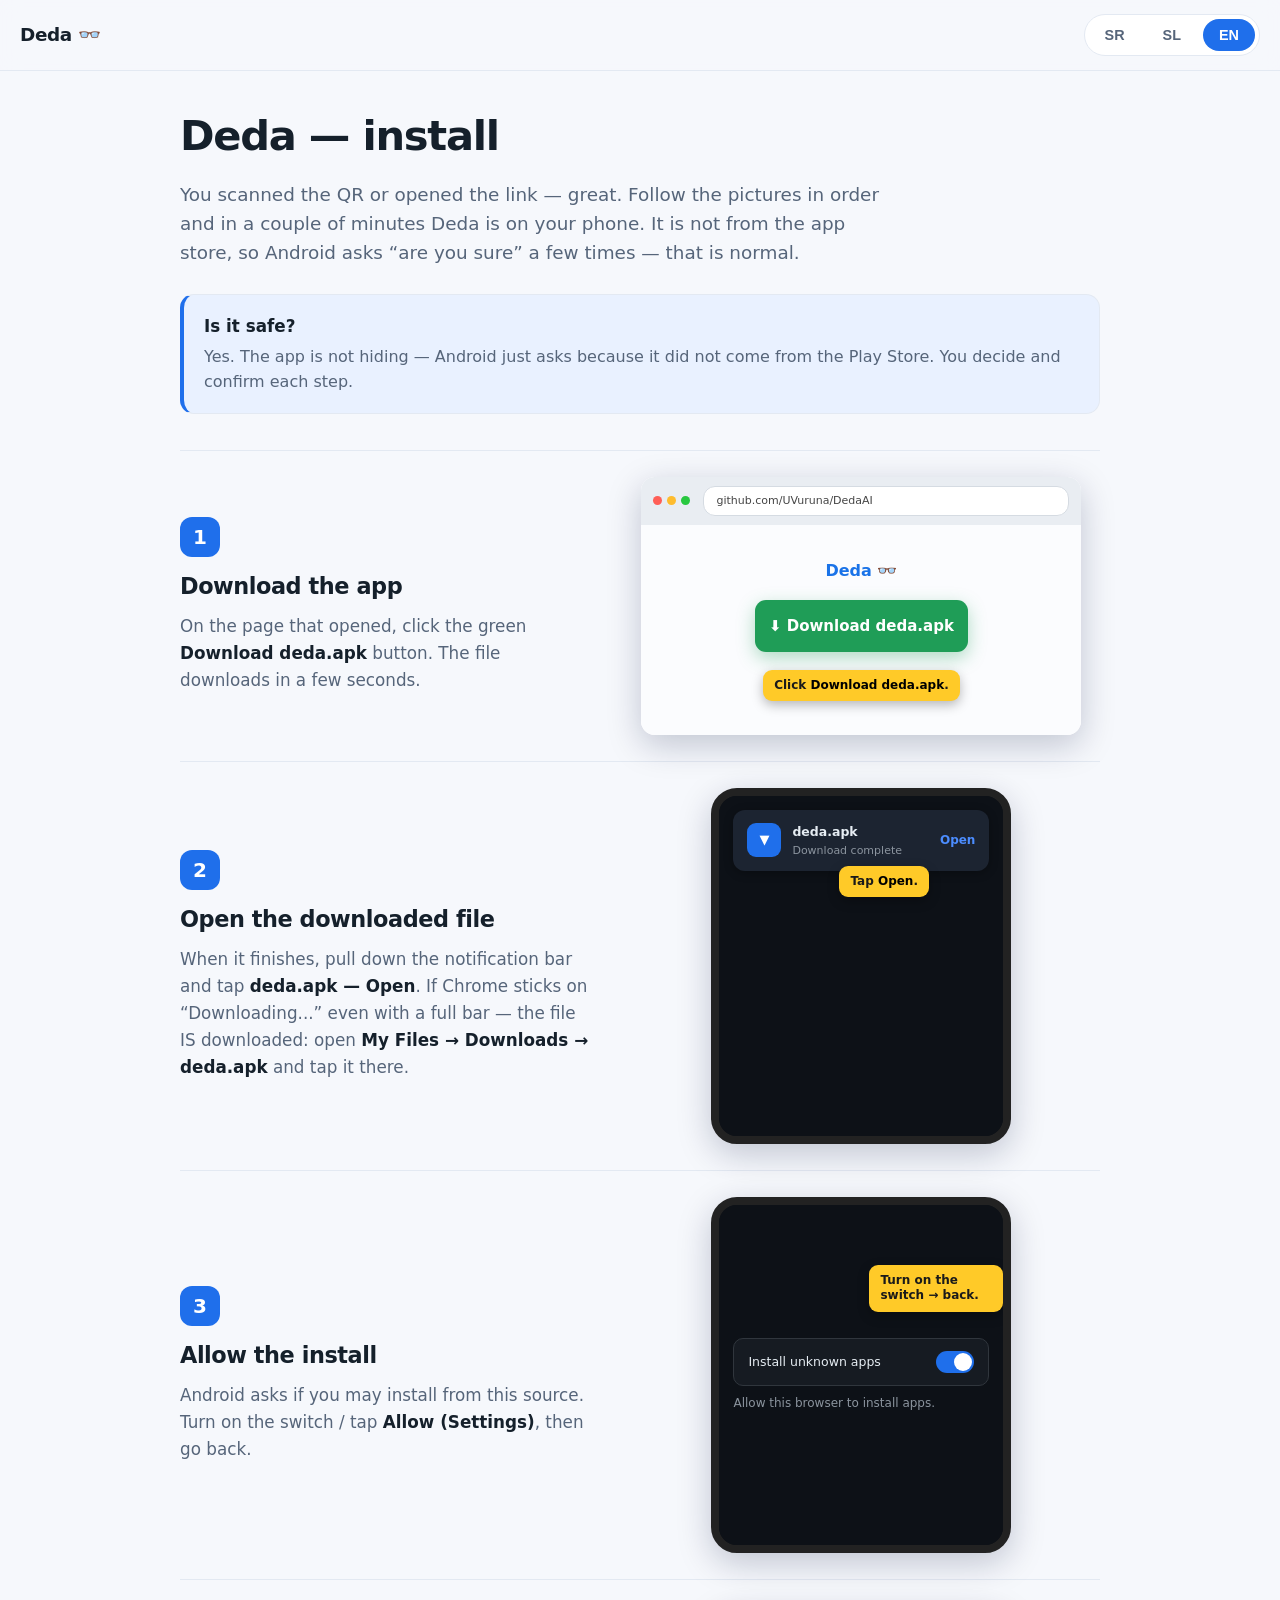
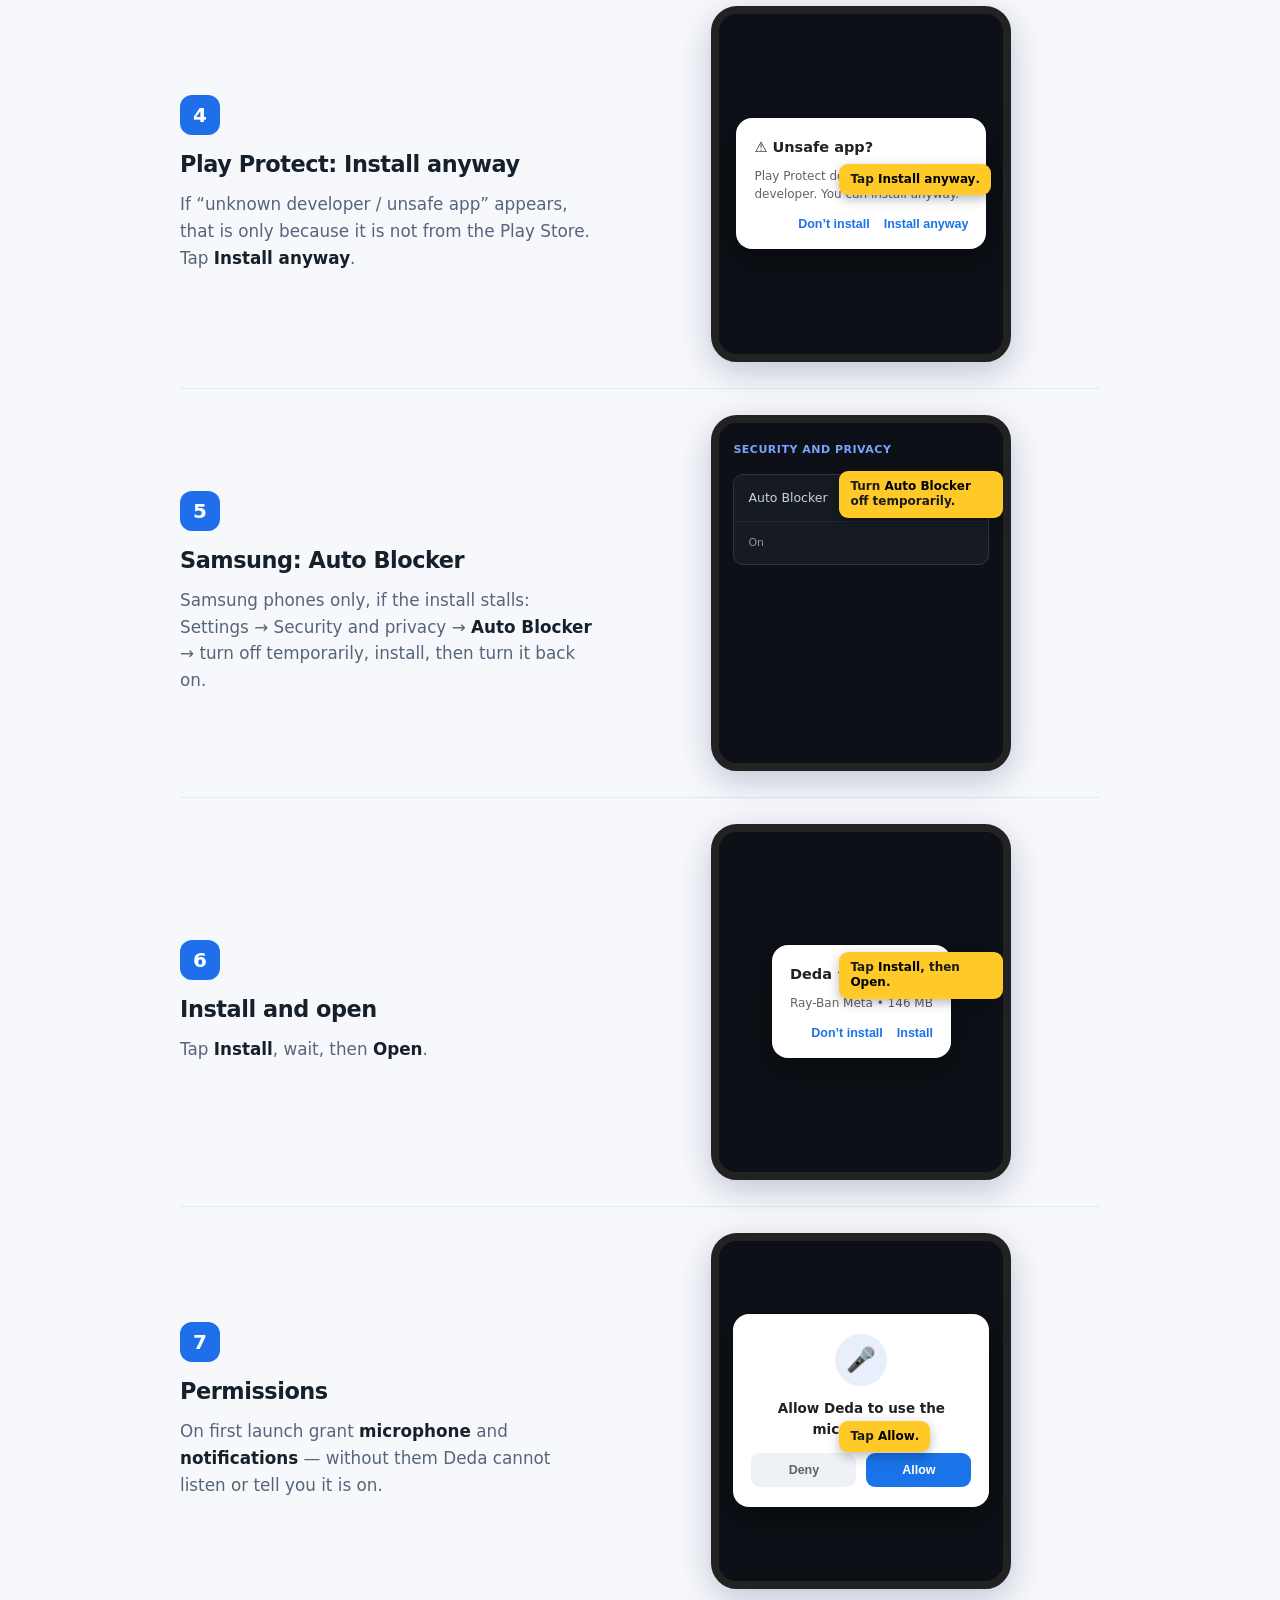
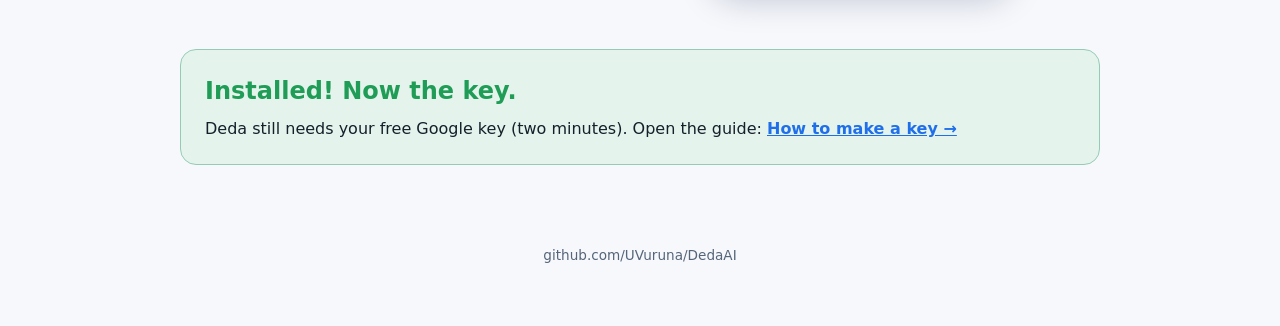
==== docs/index.html @ d2b32a41 "Site moves to docs/ (GitHub Pages source), project root reserved for the product" ====
<!doctype html><html lang="sr"><head><meta charset="utf-8">
<meta http-equiv="refresh" content="0; url=install.html">
<meta name="viewport" content="width=device-width,initial-scale=1">
<title>Deda</title></head>
<body style="font-family:sans-serif;background:#f6f8fc;color:#15202b;text-align:center;padding:40px">
<p>Deda — <a href="install.html">instalacija / namestitev / install</a></p>
</body></html>
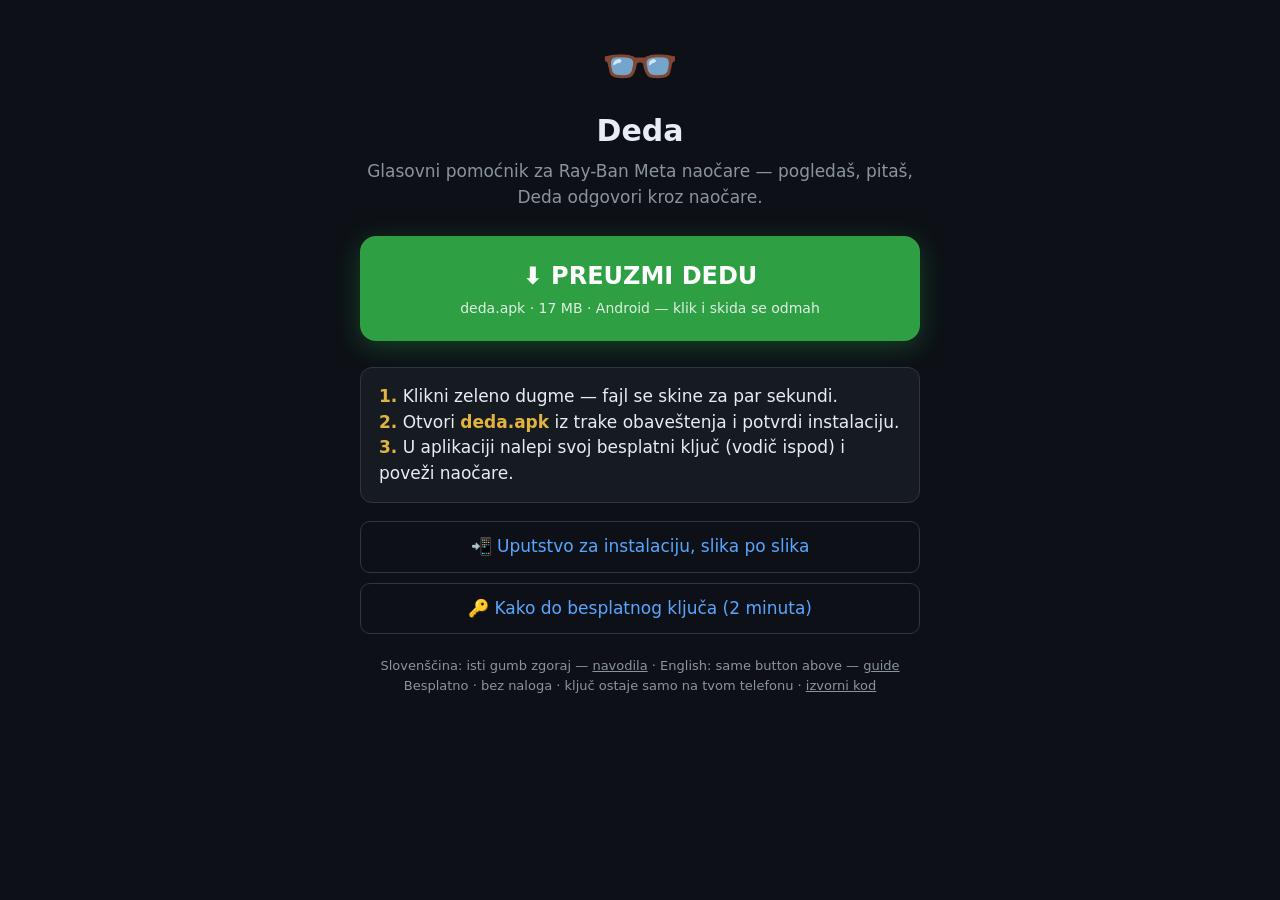
==== commit e94ff19f: "0.1.1: notification listener removed — Play Protect hard-blocked sideloads that declare one (no Inst" ====
--- a/docs/index.html
+++ b/docs/index.html
@@ -1,7 +1,60 @@
-<!doctype html><html lang="sr"><head><meta charset="utf-8">
-<meta http-equiv="refresh" content="0; url=install.html">
-<meta name="viewport" content="width=device-width,initial-scale=1">
-<title>Deda</title></head>
-<body style="font-family:sans-serif;background:#f6f8fc;color:#15202b;text-align:center;padding:40px">
-<p>Deda — <a href="install.html">instalacija / namestitev / install</a></p>
-</body></html>
+<!doctype html>
+<!-- lang-ok-begin: customer-facing landing page, trilingual by the product spec -->
+<html lang="sr">
+<head>
+<meta charset="utf-8">
+<meta name="viewport" content="width=device-width, initial-scale=1">
+<title>Deda — preuzmi</title>
+<style>
+  body { margin:0; background:#0d1117; color:#e6edf3;
+         font:17px/1.5 "Segoe UI",system-ui,sans-serif; }
+  .wrap { max-width:560px; margin:0 auto; padding:34px 20px 60px; text-align:center; }
+  .glasses { font-size:64px; line-height:1; }
+  h1 { font-size:30px; margin:10px 0 6px; }
+  .what { color:#8b949e; margin:0 0 26px; }
+  .dl { display:block; background:#2ea043; color:#fff; text-decoration:none;
+        font-size:24px; font-weight:800; padding:22px 18px; border-radius:16px;
+        box-shadow:0 6px 24px #2ea04355; }
+  .dl small { display:block; font-size:14px; font-weight:400; opacity:.85; margin-top:4px; }
+  .steps { text-align:left; background:#161b22; border:1px solid #30363d;
+           border-radius:12px; padding:16px 18px; margin:26px 0 18px; }
+  .steps b { color:#e3b341; }
+  .links a { display:block; color:#58a6ff; text-decoration:none; font-size:17px;
+             padding:12px; border:1px solid #30363d; border-radius:10px; margin:10px 0; }
+  .mini { color:#8b949e; font-size:13px; margin-top:22px; }
+  .mini a { color:#8b949e; }
+</style>
+</head>
+<body>
+<div class="wrap">
+  <div class="glasses">👓</div>
+  <h1>Deda</h1>
+  <p class="what">Glasovni pomoćnik za Ray-Ban Meta naočare — pogledaš, pitaš,
+  Deda odgovori kroz naočare.</p>
+
+  <a class="dl" href="https://github.com/UVuruna/DedaAI/releases/latest/download/deda.apk">
+    ⬇ PREUZMI DEDU
+    <small>deda.apk · 17 MB · Android — klik i skida se odmah</small>
+  </a>
+
+  <div class="steps">
+    <b>1.</b> Klikni zeleno dugme — fajl se skine za par sekundi.<br>
+    <b>2.</b> Otvori <b>deda.apk</b> iz trake obaveštenja i potvrdi instalaciju.<br>
+    <b>3.</b> U aplikaciji nalepi svoj besplatni ključ (vodič ispod) i poveži naočare.
+  </div>
+
+  <div class="links">
+    <a href="install.html">📲 Uputstvo za instalaciju, slika po slika</a>
+    <a href="vodic.html">🔑 Kako do besplatnog ključa (2 minuta)</a>
+  </div>
+
+  <p class="mini">
+    Slovenščina: isti gumb zgoraj — <a href="install.html">navodila</a> ·
+    English: same button above — <a href="install.html">guide</a><br>
+    Besplatno · bez naloga · ključ ostaje samo na tvom telefonu ·
+    <a href="https://github.com/UVuruna/DedaAI">izvorni kod</a>
+  </p>
+</div>
+</body>
+</html>
+<!-- lang-ok-end -->
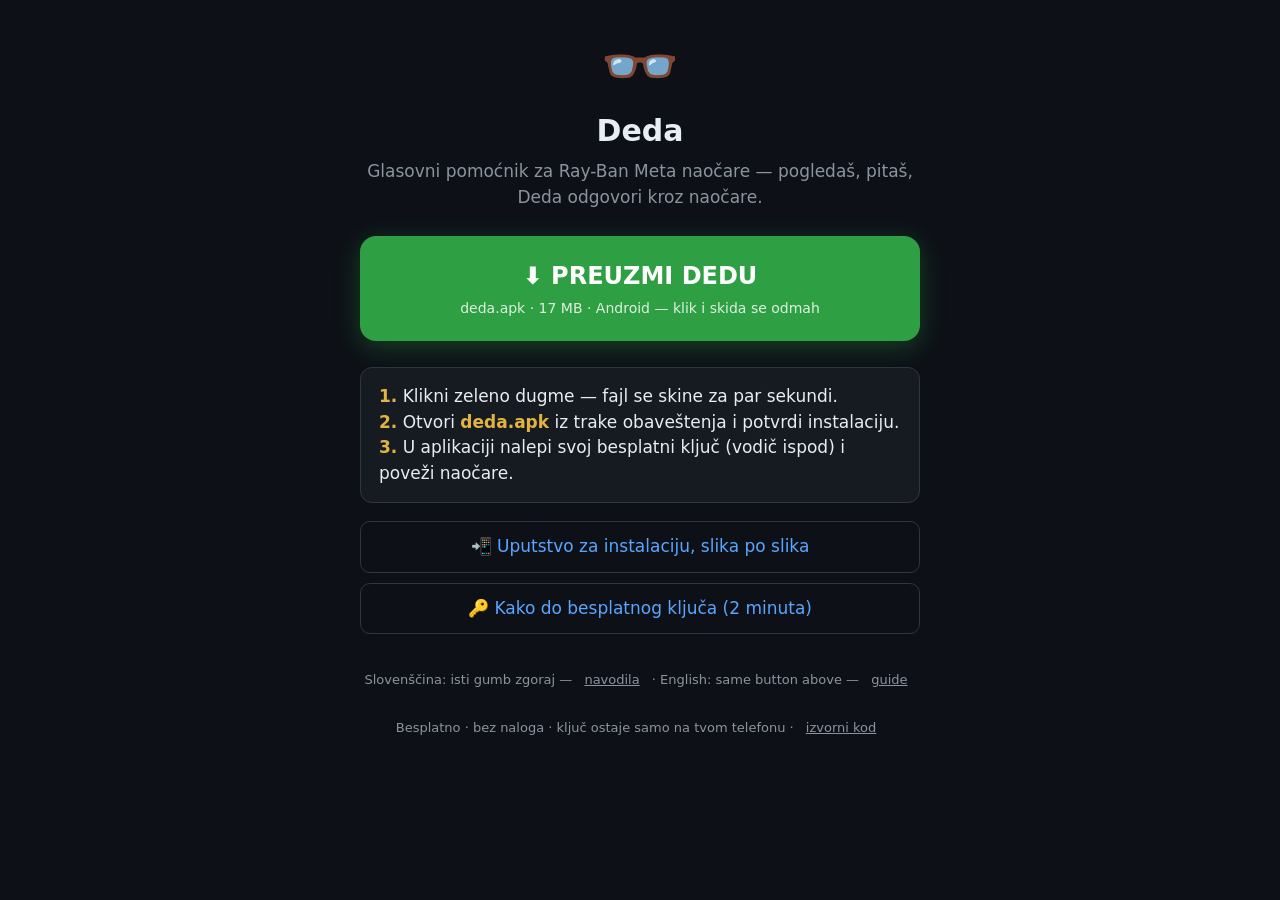
==== commit 297e927b: "Download button at the very top of the repo README — the owner landed on github.com and found nothin" ====
--- a/docs/index.html
+++ b/docs/index.html
@@ -22,7 +22,7 @@
   .links a { display:block; color:#58a6ff; text-decoration:none; font-size:17px;
              padding:12px; border:1px solid #30363d; border-radius:10px; margin:10px 0; }
   .mini { color:#8b949e; font-size:13px; margin-top:22px; }
-  .mini a { color:#8b949e; }
+  .mini a { color:#8b949e; display:inline-block; padding:14px 8px; }
 </style>
 </head>
 <body>
